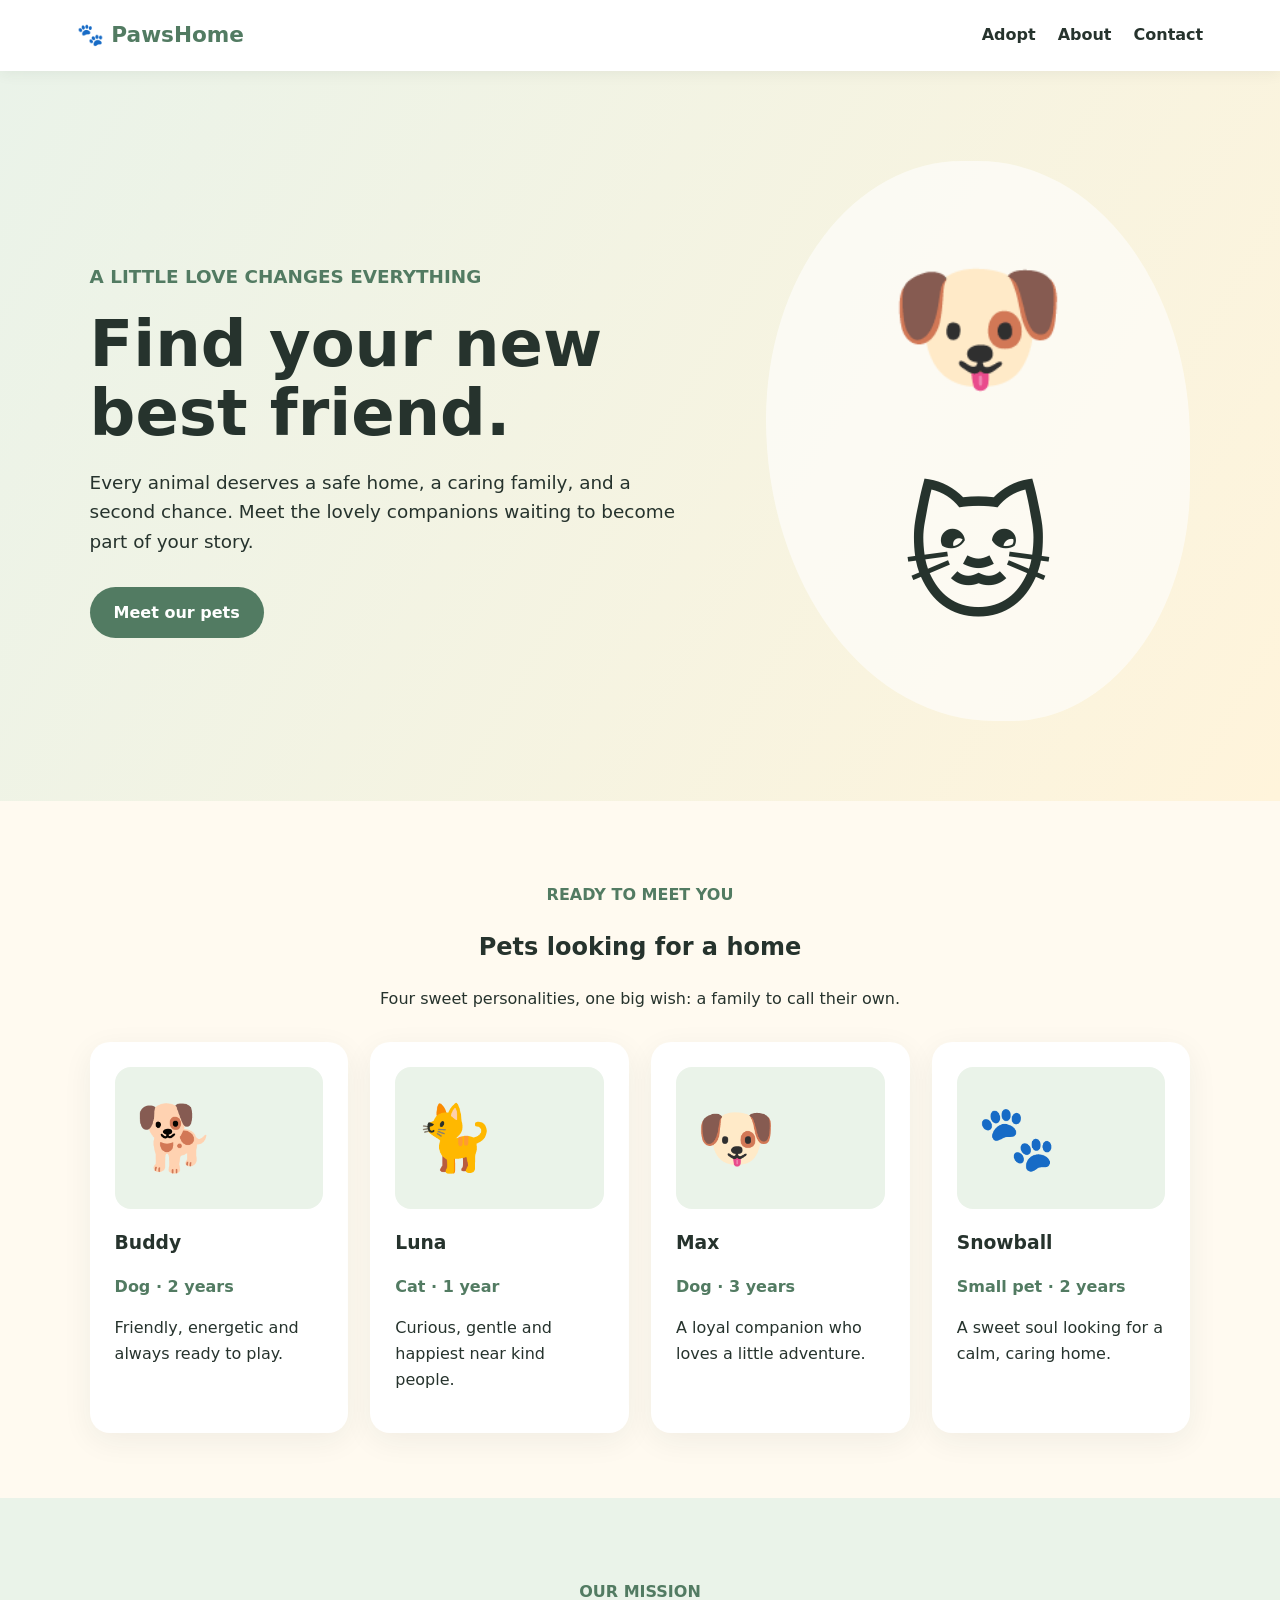
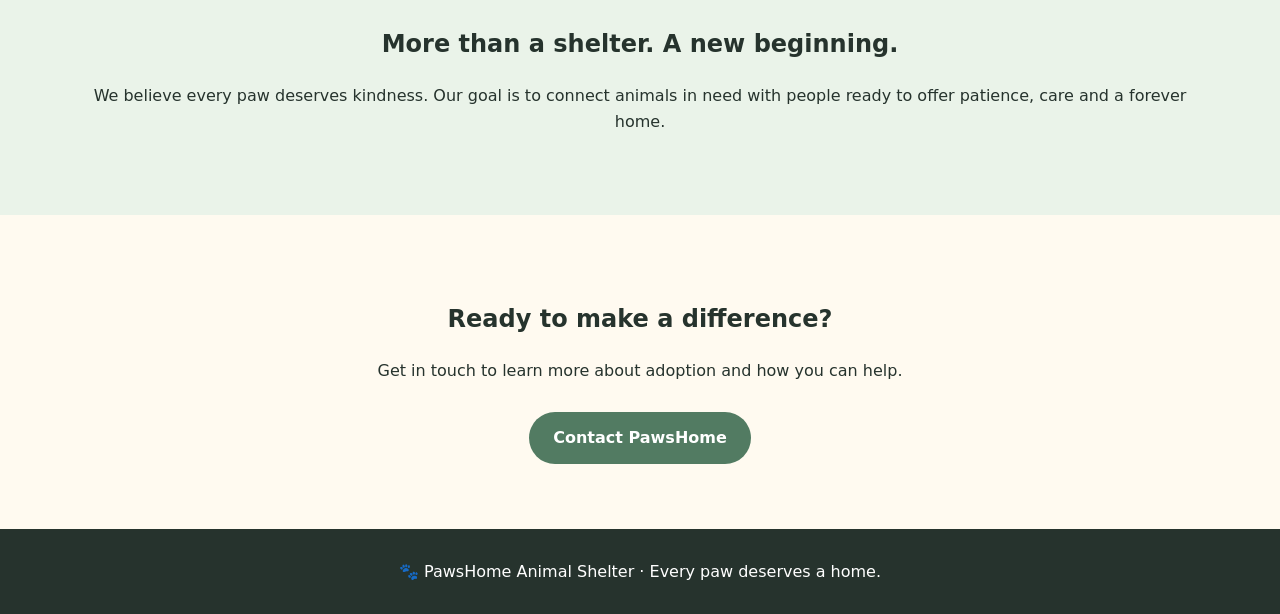
==== index.html @ f3640adf "Add PawsHome website homepage" ====
<!doctype html>
<html lang="en">
<head>
<meta charset="utf-8"><meta name="viewport" content="width=device-width,initial-scale=1">
<title>PawsHome — Animal Shelter</title>
<style>
:root{--ink:#26332d;--green:#527b62;--mint:#eaf3e9;--cream:#fffaf0;--gold:#e8bd65}
*{box-sizing:border-box}body{margin:0;font-family:system-ui,-apple-system,Segoe UI,sans-serif;color:var(--ink);background:var(--cream);line-height:1.6}
header{display:flex;align-items:center;justify-content:space-between;padding:18px max(6vw,20px);background:#fff;position:sticky;top:0;box-shadow:0 2px 14px #26332d12}
.logo{font-size:1.35rem;font-weight:800;color:var(--green)}nav a{margin-left:22px;color:var(--ink);text-decoration:none;font-weight:600}
.hero{padding:90px 7vw 80px;background:linear-gradient(120deg,#eaf3e9,#fff4db);display:grid;grid-template-columns:1.2fr .8fr;gap:40px;align-items:center}
h1{font-size:clamp(2.5rem,5vw,4.6rem);line-height:1.08;margin:0 0 20px}.hero p{font-size:1.15rem;max-width:600px}
.btn{display:inline-block;background:var(--green);color:#fff;padding:13px 24px;border-radius:30px;text-decoration:none;font-weight:700;margin-top:12px}
.paw{font-size:9rem;text-align:center;background:#ffffff9c;border-radius:48% 52% 44% 56%;padding:50px}
section{padding:65px 7vw}.center{text-align:center}.cards{display:grid;grid-template-columns:repeat(auto-fit,minmax(210px,1fr));gap:22px;margin-top:30px}
.card{background:#fff;border-radius:20px;padding:25px;box-shadow:0 8px 30px #26332d10}.animal{font-size:4rem;background:var(--mint);border-radius:16px;padding:20px}.card h3{margin-bottom:4px}.tag{color:var(--green);font-weight:700}
.about{background:var(--mint)}footer{text-align:center;padding:30px;background:#26332d;color:#fff}
@media(max-width:700px){.hero{grid-template-columns:1fr;padding-top:55px}.paw{font-size:6rem;padding:25px}nav a{margin-left:10px;font-size:.9rem}}
</style></head>
<body>
<header><div class="logo">🐾 PawsHome</div><nav><a href="#pets">Adopt</a><a href="#about">About</a><a href="#contact">Contact</a></nav></header>
<main><section class="hero"><div><p class="tag">A LITTLE LOVE CHANGES EVERYTHING</p><h1>Find your new best friend.</h1><p>Every animal deserves a safe home, a caring family, and a second chance. Meet the lovely companions waiting to become part of your story.</p><a class="btn" href="#pets">Meet our pets</a></div><div class="paw">🐶 🐱</div></section>
<section id="pets"><div class="center"><p class="tag">READY TO MEET YOU</p><h2>Pets looking for a home</h2><p>Four sweet personalities, one big wish: a family to call their own.</p></div><div class="cards">
<article class="card"><div class="animal">🐕</div><h3>Buddy</h3><p class="tag">Dog · 2 years</p><p>Friendly, energetic and always ready to play.</p></article>
<article class="card"><div class="animal">🐈</div><h3>Luna</h3><p class="tag">Cat · 1 year</p><p>Curious, gentle and happiest near kind people.</p></article>
<article class="card"><div class="animal">🐶</div><h3>Max</h3><p class="tag">Dog · 3 years</p><p>A loyal companion who loves a little adventure.</p></article>
<article class="card"><div class="animal">🐾</div><h3>Snowball</h3><p class="tag">Small pet · 2 years</p><p>A sweet soul looking for a calm, caring home.</p></article>
</div></section>
<section class="about center" id="about"><p class="tag">OUR MISSION</p><h2>More than a shelter. A new beginning.</h2><p>We believe every paw deserves kindness. Our goal is to connect animals in need with people ready to offer patience, care and a forever home.</p></section>
<section class="center" id="contact"><h2>Ready to make a difference?</h2><p>Get in touch to learn more about adoption and how you can help.</p><a class="btn" href="mailto:hello@pawshome.example">Contact PawsHome</a></section></main>
<footer>🐾 PawsHome Animal Shelter · Every paw deserves a home.</footer></body></html>
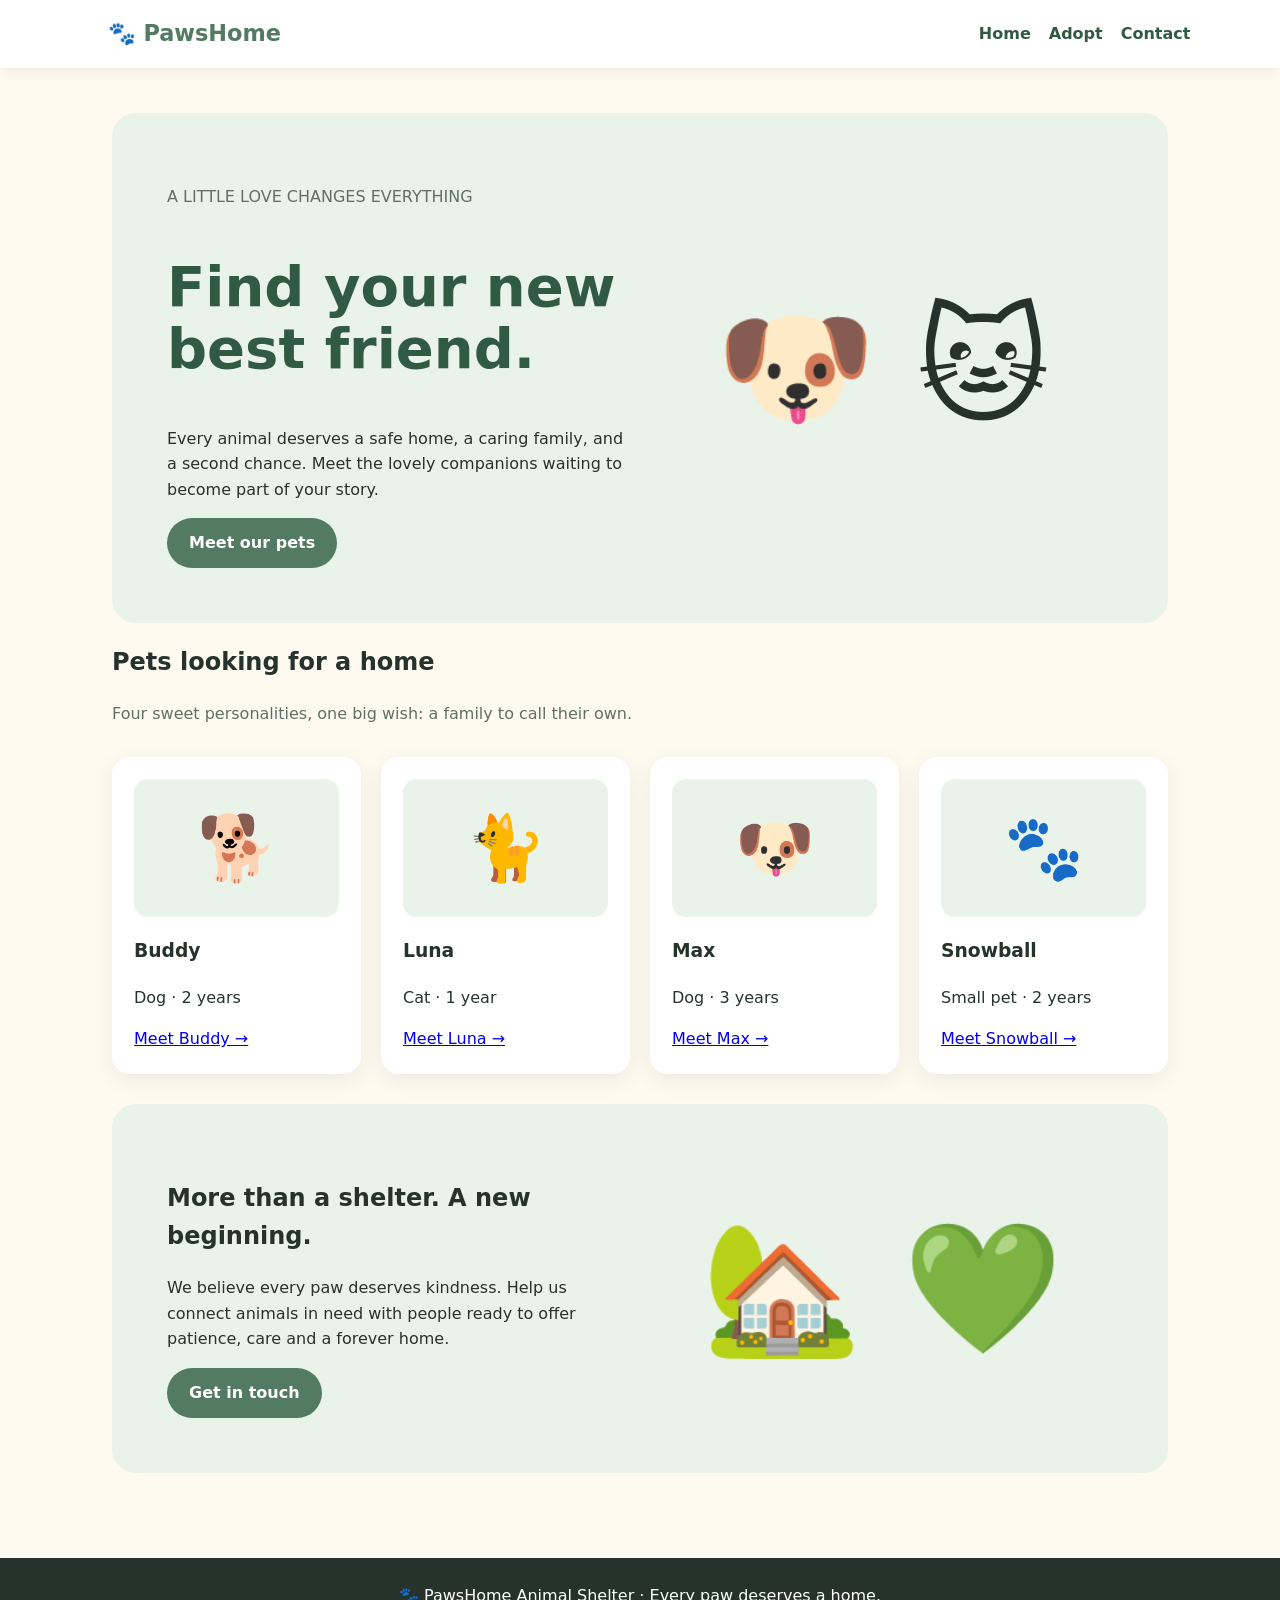
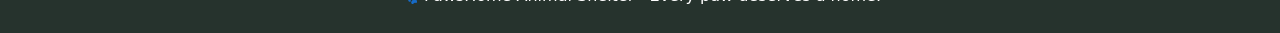
==== commit 0e560d31: "Connect homepage to all PawsHome pages" ====
--- a/index.html
+++ b/index.html
@@ -1,31 +1,11 @@
 <!doctype html>
-<html lang="en">
-<head>
-<meta charset="utf-8"><meta name="viewport" content="width=device-width,initial-scale=1">
-<title>PawsHome — Animal Shelter</title>
-<style>
-:root{--ink:#26332d;--green:#527b62;--mint:#eaf3e9;--cream:#fffaf0;--gold:#e8bd65}
-*{box-sizing:border-box}body{margin:0;font-family:system-ui,-apple-system,Segoe UI,sans-serif;color:var(--ink);background:var(--cream);line-height:1.6}
-header{display:flex;align-items:center;justify-content:space-between;padding:18px max(6vw,20px);background:#fff;position:sticky;top:0;box-shadow:0 2px 14px #26332d12}
-.logo{font-size:1.35rem;font-weight:800;color:var(--green)}nav a{margin-left:22px;color:var(--ink);text-decoration:none;font-weight:600}
-.hero{padding:90px 7vw 80px;background:linear-gradient(120deg,#eaf3e9,#fff4db);display:grid;grid-template-columns:1.2fr .8fr;gap:40px;align-items:center}
-h1{font-size:clamp(2.5rem,5vw,4.6rem);line-height:1.08;margin:0 0 20px}.hero p{font-size:1.15rem;max-width:600px}
-.btn{display:inline-block;background:var(--green);color:#fff;padding:13px 24px;border-radius:30px;text-decoration:none;font-weight:700;margin-top:12px}
-.paw{font-size:9rem;text-align:center;background:#ffffff9c;border-radius:48% 52% 44% 56%;padding:50px}
-section{padding:65px 7vw}.center{text-align:center}.cards{display:grid;grid-template-columns:repeat(auto-fit,minmax(210px,1fr));gap:22px;margin-top:30px}
-.card{background:#fff;border-radius:20px;padding:25px;box-shadow:0 8px 30px #26332d10}.animal{font-size:4rem;background:var(--mint);border-radius:16px;padding:20px}.card h3{margin-bottom:4px}.tag{color:var(--green);font-weight:700}
-.about{background:var(--mint)}footer{text-align:center;padding:30px;background:#26332d;color:#fff}
-@media(max-width:700px){.hero{grid-template-columns:1fr;padding-top:55px}.paw{font-size:6rem;padding:25px}nav a{margin-left:10px;font-size:.9rem}}
-</style></head>
-<body>
-<header><div class="logo">🐾 PawsHome</div><nav><a href="#pets">Adopt</a><a href="#about">About</a><a href="#contact">Contact</a></nav></header>
-<main><section class="hero"><div><p class="tag">A LITTLE LOVE CHANGES EVERYTHING</p><h1>Find your new best friend.</h1><p>Every animal deserves a safe home, a caring family, and a second chance. Meet the lovely companions waiting to become part of your story.</p><a class="btn" href="#pets">Meet our pets</a></div><div class="paw">🐶 🐱</div></section>
-<section id="pets"><div class="center"><p class="tag">READY TO MEET YOU</p><h2>Pets looking for a home</h2><p>Four sweet personalities, one big wish: a family to call their own.</p></div><div class="cards">
-<article class="card"><div class="animal">🐕</div><h3>Buddy</h3><p class="tag">Dog · 2 years</p><p>Friendly, energetic and always ready to play.</p></article>
-<article class="card"><div class="animal">🐈</div><h3>Luna</h3><p class="tag">Cat · 1 year</p><p>Curious, gentle and happiest near kind people.</p></article>
-<article class="card"><div class="animal">🐶</div><h3>Max</h3><p class="tag">Dog · 3 years</p><p>A loyal companion who loves a little adventure.</p></article>
-<article class="card"><div class="animal">🐾</div><h3>Snowball</h3><p class="tag">Small pet · 2 years</p><p>A sweet soul looking for a calm, caring home.</p></article>
-</div></section>
-<section class="about center" id="about"><p class="tag">OUR MISSION</p><h2>More than a shelter. A new beginning.</h2><p>We believe every paw deserves kindness. Our goal is to connect animals in need with people ready to offer patience, care and a forever home.</p></section>
-<section class="center" id="contact"><h2>Ready to make a difference?</h2><p>Get in touch to learn more about adoption and how you can help.</p><a class="btn" href="mailto:hello@pawshome.example">Contact PawsHome</a></section></main>
+<html lang="en"><head><meta charset="utf-8"><meta name="viewport" content="width=device-width,initial-scale=1"><meta name="description" content="Meet adoptable pets and give a loving animal a forever home."><title>PawsHome — Animal Shelter</title><link rel="stylesheet" href="css/site.css"></head>
+<body><header><a class="logo" href="index.html">🐾 PawsHome</a><nav><a href="index.html">Home</a><a href="adopt.html">Adopt</a><a href="contact.html">Contact</a></nav></header>
+<main><section class="hero"><div><p class="muted">A LITTLE LOVE CHANGES EVERYTHING</p><h1>Find your new best friend.</h1><p>Every animal deserves a safe home, a caring family, and a second chance. Meet the lovely companions waiting to become part of your story.</p><a class="btn" href="adopt.html">Meet our pets</a></div><div class="hero-art">🐶 🐱</div></section>
+<section><h2>Pets looking for a home</h2><p class="muted">Four sweet personalities, one big wish: a family to call their own.</p><div class="grid">
+<article class="card"><div class="pet">🐕</div><h3>Buddy</h3><p>Dog · 2 years</p><a href="buddy.html">Meet Buddy →</a></article>
+<article class="card"><div class="pet">🐈</div><h3>Luna</h3><p>Cat · 1 year</p><a href="luna.html">Meet Luna →</a></article>
+<article class="card"><div class="pet">🐶</div><h3>Max</h3><p>Dog · 3 years</p><a href="max.html">Meet Max →</a></article>
+<article class="card"><div class="pet">🐾</div><h3>Snowball</h3><p>Small pet · 2 years</p><a href="snowball.html">Meet Snowball →</a></article></div></section>
+<section class="hero"><div><h2>More than a shelter. A new beginning.</h2><p>We believe every paw deserves kindness. Help us connect animals in need with people ready to offer patience, care and a forever home.</p><a class="btn" href="contact.html">Get in touch</a></div><div class="hero-art">🏡 💚</div></section></main>
 <footer>🐾 PawsHome Animal Shelter · Every paw deserves a home.</footer></body></html>
--- a/css/site.css
+++ b/css/site.css
@@ -0,0 +1 @@
+*{box-sizing:border-box}body{margin:0;font:16px/1.6 system-ui,Arial;color:#26332d;background:#fffaf0}header{display:flex;justify-content:space-between;align-items:center;padding:16px 7%;background:#fff;box-shadow:0 2px 12px #0001;position:sticky;top:0}header a{margin-left:18px;text-decoration:none;color:#315a42;font-weight:650}.logo{font-size:1.4rem;font-weight:800;color:#527b62}main{max-width:1100px;margin:auto;padding:45px 22px}h1{font-size:clamp(2rem,5vw,3.5rem);line-height:1.1;color:#315a42}.hero{background:#eaf3e9;border-radius:24px;padding:55px;display:grid;grid-template-columns:1fr 1fr;gap:25px;align-items:center}.hero-art{font-size:8rem;text-align:center}.btn,button{display:inline-block;background:#527b62;color:white;padding:12px 22px;border:0;border-radius:28px;text-decoration:none;font-weight:700;cursor:pointer}.grid{display:grid;grid-template-columns:repeat(auto-fit,minmax(220px,1fr));gap:20px;margin:30px 0}.card{background:#fff;padding:22px;border-radius:18px;box-shadow:0 6px 24px #0001}.pet{font-size:4rem;background:#eaf3e9;border-radius:14px;text-align:center;padding:18px}label{display:block;margin-top:14px;font-weight:650}input,textarea,select{width:100%;padding:12px;border:1px solid #bdcbbb;border-radius:10px;font:inherit}textarea{min-height:120px}form{max-width:650px;margin:auto;background:white;padding:28px;border-radius:18px}footer{text-align:center;padding:25px;background:#26332d;color:#fff;margin-top:40px}.muted{color:#607066}@media(max-width:650px){header{display:block}header nav{margin-top:10px}header a{margin:0 12px 0 0}.hero{grid-template-columns:1fr;padding:28px}.hero-art{font-size:5rem}}
